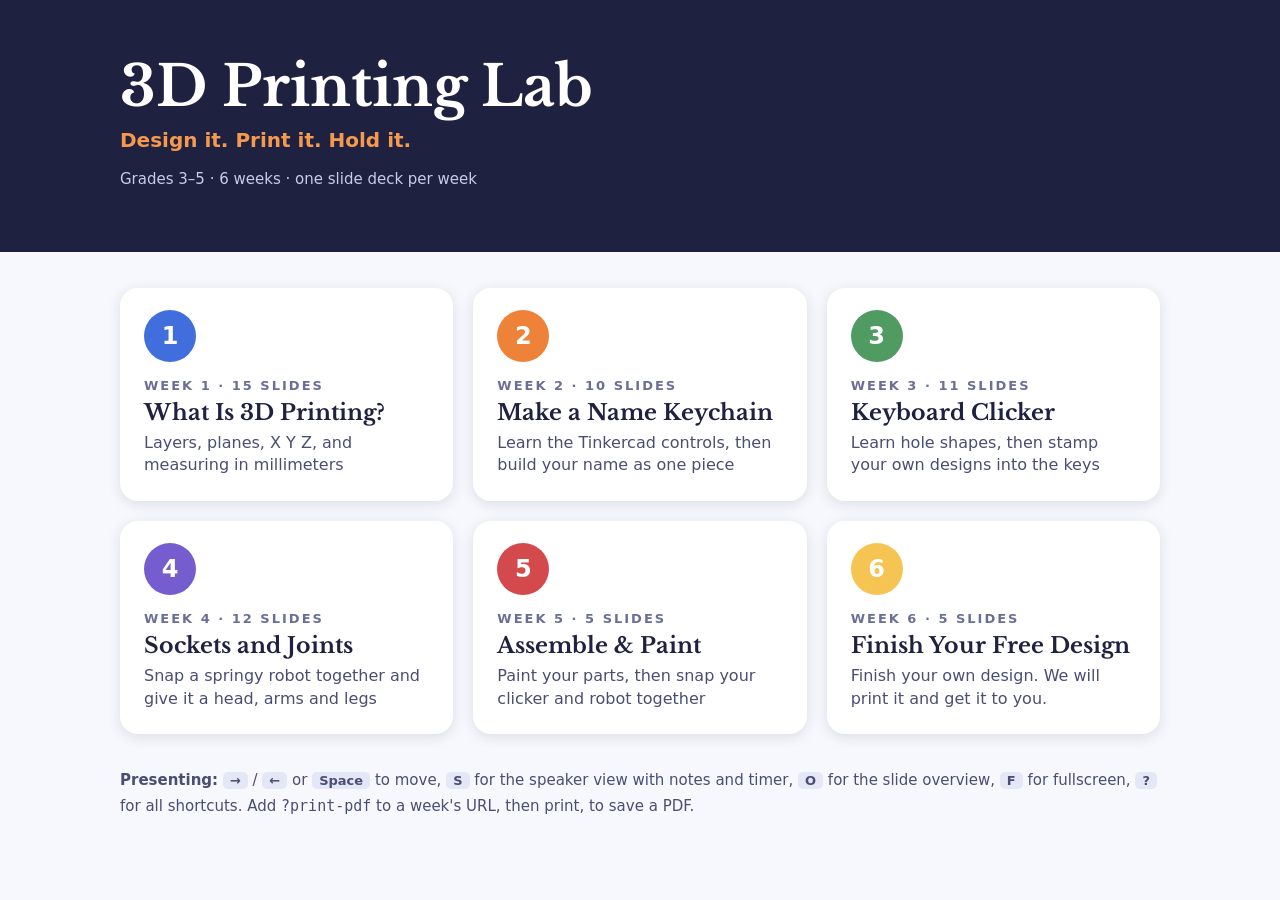
==== index.html @ 34007116 "Add 3D Printing Lab weekly slide decks (reveal.js) Six weekly HTML decks converted from the Keynote " ====
<!doctype html>
<html lang="en">
<head>
<meta charset="utf-8">
<meta name="viewport" content="width=device-width,initial-scale=1">
<title>3D Printing Lab · Slides</title>
<meta name="description" content="Weekly slide decks for the 3D Printing Lab, grades 3–5.">
<link rel="preconnect" href="https://fonts.googleapis.com"><link rel="preconnect" href="https://fonts.gstatic.com" crossorigin>
<link href="https://fonts.googleapis.com/css2?family=Libre+Baskerville:wght@700&display=swap" rel="stylesheet">
<style>
:root{--navy:#1F2140;--muted:#4A4E73;--serif:"Libre Baskerville","Baskerville",Georgia,serif;--sans:"Avenir Next",Avenir,"Segoe UI",system-ui,-apple-system,Helvetica,Arial,sans-serif}
*{box-sizing:border-box}
body{margin:0;font-family:var(--sans);color:var(--navy);background:#F6F8FD}
header{background:var(--navy);color:#fff;padding:56px 24px 64px}
.wrap{max-width:1040px;margin:0 auto}
h1{font:700 clamp(34px,6vw,56px)/1.1 var(--serif);margin:0 0 10px}
header p{margin:0;font-size:20px;color:#F5994F;font-weight:600}
header small{display:block;margin-top:18px;color:#C9CCE8;font-size:15px}
main{padding:36px 24px 60px}
.grid{display:grid;grid-template-columns:repeat(auto-fill,minmax(300px,1fr));gap:20px}
a.card{display:flex;flex-direction:column;gap:6px;background:#fff;border-radius:18px;padding:22px 24px 24px;text-decoration:none;color:inherit;box-shadow:0 3px 14px rgba(31,33,64,.12);transition:transform .15s,box-shadow .15s}
a.card:hover,a.card:focus-visible{transform:translateY(-3px);box-shadow:0 8px 22px rgba(31,33,64,.2);outline:none}
.n{width:52px;height:52px;border-radius:50%;display:grid;place-items:center;color:#fff;font-weight:800;font-size:24px;margin-bottom:10px}
.k{font-size:13px;font-weight:800;letter-spacing:2px;color:#6A6F95}
h2{margin:0;font:700 22px/1.25 var(--serif)}
.d{color:var(--muted);font-size:16px;line-height:1.4}
.tips{margin-top:34px;color:var(--muted);font-size:15px;line-height:1.7}
kbd{background:#E4E8F6;border-radius:5px;padding:1px 7px;font:700 13px var(--sans)}
</style>
</head>
<body>
<header><div class="wrap">
<h1>3D Printing Lab</h1>
<p>Design it. Print it. Hold it.</p>
<small>Grades 3–5 · 6 weeks · one slide deck per week</small>
</div></header>
<main><div class="wrap">
<div class="grid">
<a class="card" href="week1.html"><span class="n" style="background:#406EDC">1</span><span class="k">WEEK 1 · 15 SLIDES</span><h2>What Is 3D Printing?</h2><span class="d">Layers, planes, X Y Z, and measuring in millimeters</span></a>
<a class="card" href="week2.html"><span class="n" style="background:#EE8239">2</span><span class="k">WEEK 2 · 10 SLIDES</span><h2>Make a Name Keychain</h2><span class="d">Learn the Tinkercad controls, then build your name as one piece</span></a>
<a class="card" href="week3.html"><span class="n" style="background:#4F9B62">3</span><span class="k">WEEK 3 · 11 SLIDES</span><h2>Keyboard Clicker</h2><span class="d">Learn hole shapes, then stamp your own designs into the keys</span></a>
<a class="card" href="week4.html"><span class="n" style="background:#765DCF">4</span><span class="k">WEEK 4 · 12 SLIDES</span><h2>Sockets and Joints</h2><span class="d">Snap a springy robot together and give it a head, arms and legs</span></a>
<a class="card" href="week5.html"><span class="n" style="background:#D4494C">5</span><span class="k">WEEK 5 · 5 SLIDES</span><h2>Assemble &amp; Paint</h2><span class="d">Paint your parts, then snap your clicker and robot together</span></a>
<a class="card" href="week6.html"><span class="n" style="background:#F6C453">6</span><span class="k">WEEK 6 · 5 SLIDES</span><h2>Finish Your Free Design</h2><span class="d">Finish your own design. We will print it and get it to you.</span></a>
</div>
<p class="tips"><b>Presenting:</b> <kbd>→</kbd> / <kbd>←</kbd> or <kbd>Space</kbd> to move, <kbd>S</kbd> for the speaker view with notes and timer, <kbd>O</kbd> for the slide overview, <kbd>F</kbd> for fullscreen, <kbd>?</kbd> for all shortcuts. Add <code>?print-pdf</code> to a week's URL, then print, to save a PDF.</p>
</div></main>
</body>
</html>
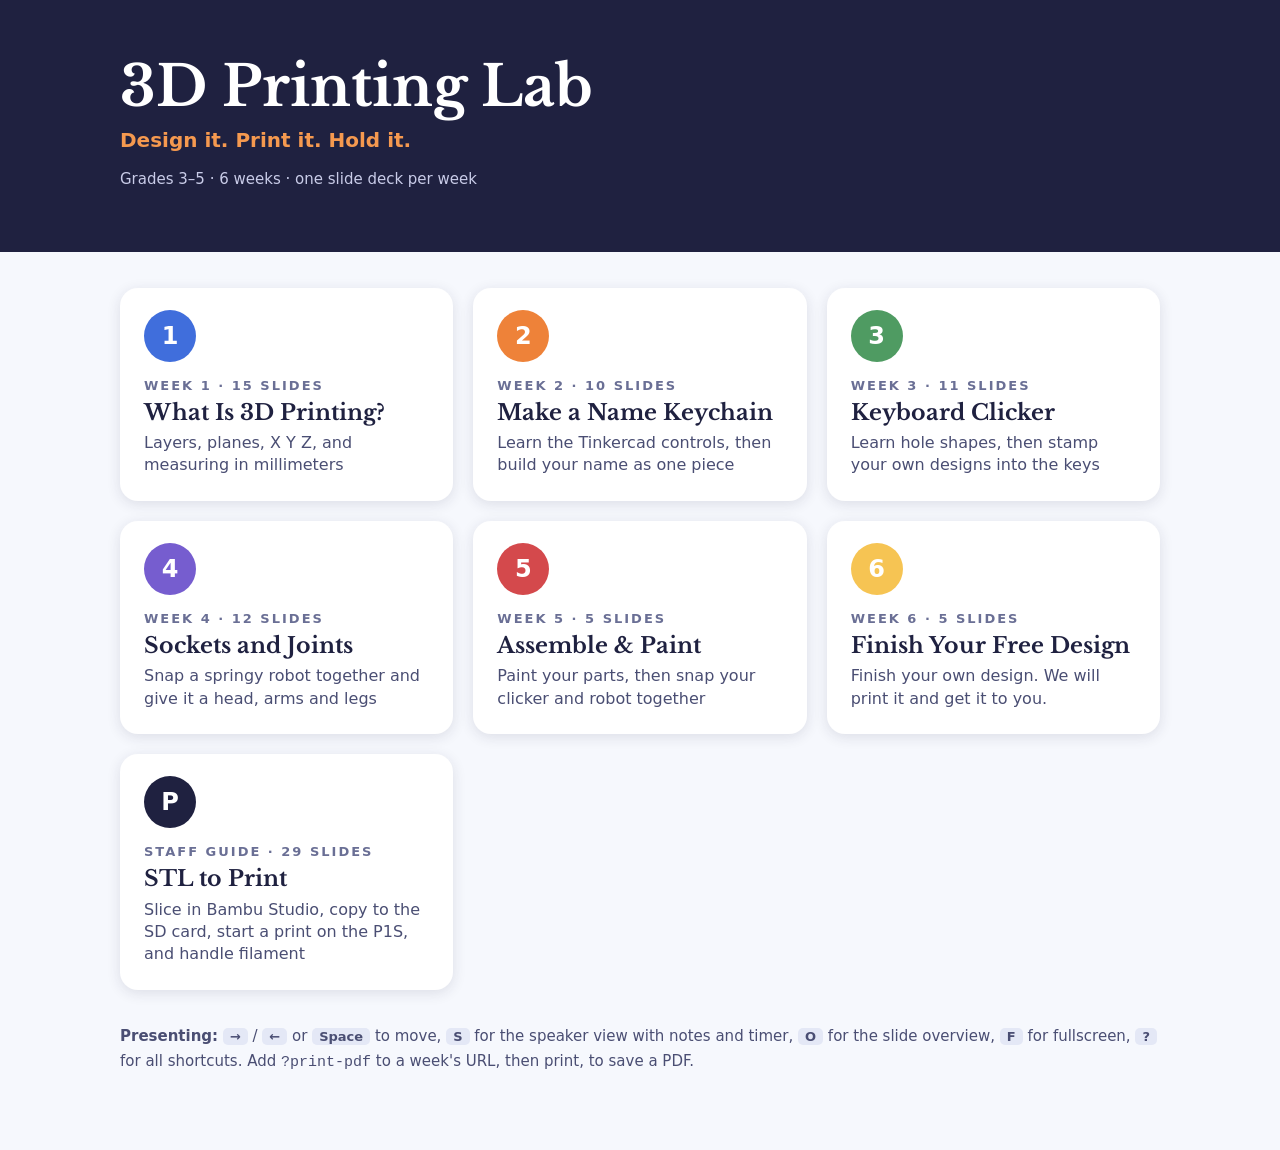
==== commit b7c5eb07: "Add STL-to-print walkthrough deck and link it from the index Co-Authored-By: Claude Sonnet 5.5 <nore" ====
--- a/index.html
+++ b/index.html
@@ -42,6 +42,7 @@
 <a class="card" href="week4.html"><span class="n" style="background:#765DCF">4</span><span class="k">WEEK 4 · 12 SLIDES</span><h2>Sockets and Joints</h2><span class="d">Snap a springy robot together and give it a head, arms and legs</span></a>
 <a class="card" href="week5.html"><span class="n" style="background:#D4494C">5</span><span class="k">WEEK 5 · 5 SLIDES</span><h2>Assemble &amp; Paint</h2><span class="d">Paint your parts, then snap your clicker and robot together</span></a>
 <a class="card" href="week6.html"><span class="n" style="background:#F6C453">6</span><span class="k">WEEK 6 · 5 SLIDES</span><h2>Finish Your Free Design</h2><span class="d">Finish your own design. We will print it and get it to you.</span></a>
+<a class="card" href="printing-walkthrough.html"><span class="n" style="background:#1F2140">P</span><span class="k">STAFF GUIDE · 29 SLIDES</span><h2>STL to Print</h2><span class="d">Slice in Bambu Studio, copy to the SD card, start a print on the P1S, and handle filament</span></a>
 </div>
 <p class="tips"><b>Presenting:</b> <kbd>→</kbd> / <kbd>←</kbd> or <kbd>Space</kbd> to move, <kbd>S</kbd> for the speaker view with notes and timer, <kbd>O</kbd> for the slide overview, <kbd>F</kbd> for fullscreen, <kbd>?</kbd> for all shortcuts. Add <code>?print-pdf</code> to a week's URL, then print, to save a PDF.</p>
 </div></main>
